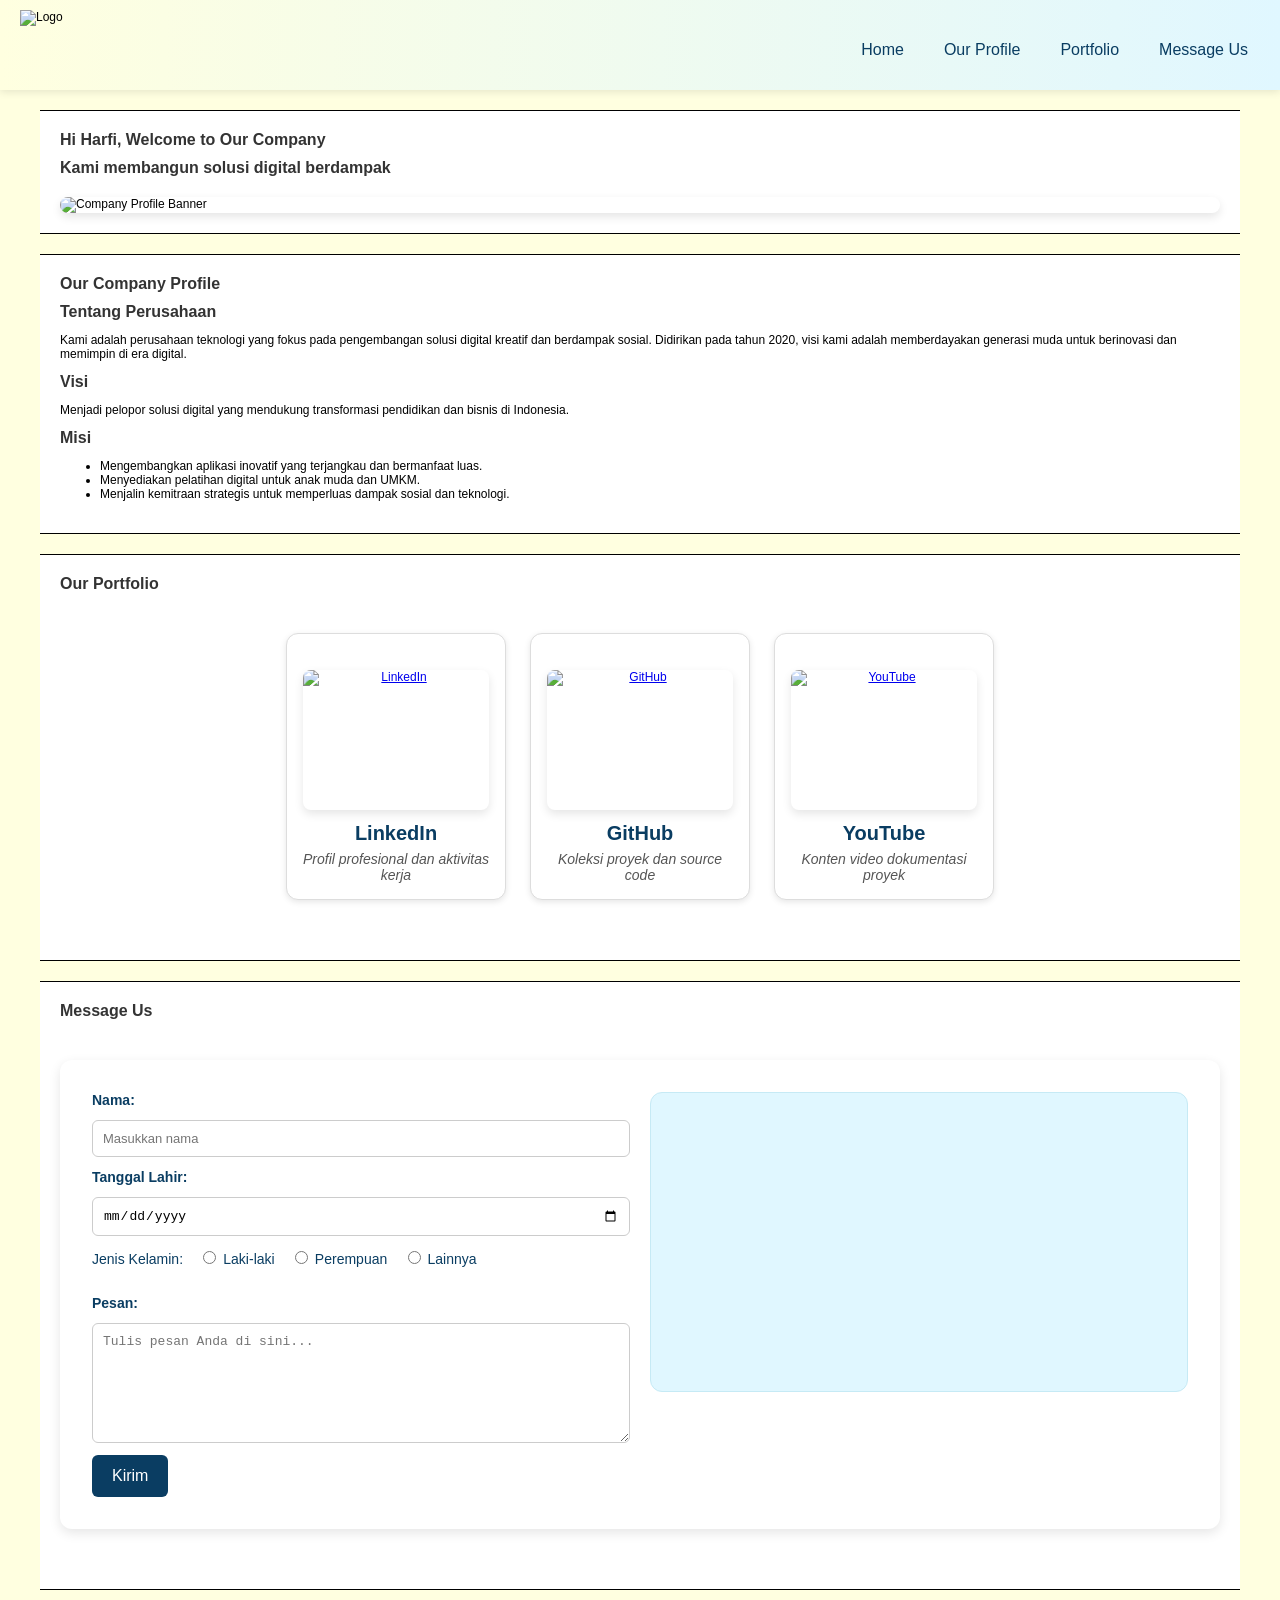
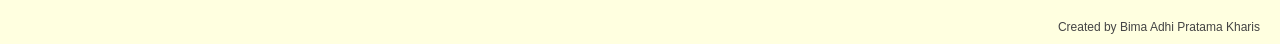
==== index.html @ abdbc6c8 "Add files via upload" ====
<!DOCTYPE html>
<html lang="id">
<head>
  <meta charset="utf-8" />
  <meta name="viewport" content="width=device-width, initial-scale=1.0, maximum-scale=1.0, user-scalable=no" />
  <title>Company Portfolio</title>
  <link rel="stylesheet" href="css/style.css" />
</head>
<body style="animation: fadePage 4s ease;">

  <nav>
    <img src="https://kartinisoft.com/wp-content/uploads/2018/12/cropped-kartinisoftlogo-1.png" height="70px" width="70px" alt="Logo" class="logo" />
    <ul>
      <li><a href="#home">Home</a></li>
      <li><a href="#profile">Our Profile</a></li>
      <li><a href="#portfolio">Portfolio</a></li>
      <li><a href="#messageForm">Message Us</a></li>
    </ul>
  </nav>

  <!-- HOME SECTION -->
  <section class="card card-zigzag" id="home">
    <h1 id="welcome-message1">Hi <span id="welcomeName">Harfi</span>, Welcome to Our Company</h1>
    <h4>Kami membangun solusi digital berdampak</h4>
    <img src="https://kartinisoft.com/wp-content/uploads/2018/12/cropped-kartinisoftlogo-1.png" alt="Company Profile Banner" />
  </section>

  <!-- OUR PROFILE -->
  <section class="card card-zigzag" id="profile">
    <h1>Our Company Profile</h1>
    <h2>Tentang Perusahaan</h2>
    <p>
      Kami adalah perusahaan teknologi yang fokus pada pengembangan solusi digital kreatif dan berdampak sosial.
      Didirikan pada tahun 2020, visi kami adalah memberdayakan generasi muda untuk berinovasi dan memimpin di era digital.
    </p>

    <h2>Visi</h2>
    <p>Menjadi pelopor solusi digital yang mendukung transformasi pendidikan dan bisnis di Indonesia.</p>

    <h2>Misi</h2>
    <ul>
      <li>Mengembangkan aplikasi inovatif yang terjangkau dan bermanfaat luas.</li>
      <li>Menyediakan pelatihan digital untuk anak muda dan UMKM.</li>
      <li>Menjalin kemitraan strategis untuk memperluas dampak sosial dan teknologi.</li>
    </ul>
  </section>

  <!-- PORTFOLIO -->
  <section class="card card-zigzag" id="portfolio">
    <h1>Our Portfolio</h1>
    <section class="headmasters-list">
      <div class="headmaster-card">
        <a href="https://www.linkedin.com/in/bima-adhi-pratama-kharis" target="_blank">
          <img src="https://cdn-icons-png.flaticon.com/512/174/174857.png" alt="LinkedIn" />
        </a>
        <h3>LinkedIn</h3>
        <p>Profil profesional dan aktivitas kerja</p>
      </div>
      <div class="headmaster-card">
        <a href="https://github.com/SecretDiscorder" target="_blank">
          <img src="https://cdn-icons-png.flaticon.com/512/25/25231.png" alt="GitHub" />
        </a>
        <h3>GitHub</h3>
        <p>Koleksi proyek dan source code</p>
      </div>
      <div class="headmaster-card">
        <a href="https://www.youtube.com/@secretdiscorder" target="_blank">
          <img src="https://cdn-icons-png.flaticon.com/512/1384/1384060.png" alt="YouTube" />
        </a>
        <h3>YouTube</h3>
        <p>Konten video dokumentasi proyek</p>
      </div>
    </section>
  </section>

  <!-- MESSAGE US -->
  <section class="card card-zigzag">
    <h1>Message Us</h1>
    <section class="message-section">
      <form id="messageForm" class="message-form" novalidate>
        <label for="name">Nama:</label>
        <input type="text" id="name" name="name" required placeholder="Masukkan nama" />

        <label for="dob">Tanggal Lahir:</label>
        <input type="date" id="dob" name="dob" required />

        <div class="gender-group">
          <label>Jenis Kelamin:</label>
          <label><input type="radio" name="gender" value="Laki-laki" required /> Laki-laki</label>
          <label><input type="radio" name="gender" value="Perempuan" /> Perempuan</label>
          <label><input type="radio" name="gender" value="Lainnya" /> Lainnya</label>
        </div>

        <label for="message">Pesan:</label>
        <textarea id="message" name="message" placeholder="Tulis pesan Anda di sini..." required></textarea>

        <button type="submit">Kirim</button>
      </form>

      <div id="infoBox" class="output-box"></div>
    </section>
  </section>

  <script src="./js/script.js"></script>

</body>
<footer>Created by Bima Adhi Pratama Kharis</footer>
</html>
---- css/style.css ----
/* GLOBAL STYLES */
body {
  background-color: #FFFFE0;
  margin: 0;
  font-family: Arial, sans-serif;
  overflow-x: hidden;
  font-size: 12px;
}

h1, h2, h3, h4 {
  font-size: 16px;
  margin: 0 0 10px 0;
  color: #333;
}

/* NAVIGATION */
nav {
  display: flex;
  align-items: center;
  justify-content: space-between;
  background: linear-gradient(to right, #FFFFE0, #e0f7ff);
  padding: 10px 20px;
  box-shadow: 0 2px 8px rgba(0, 0, 0, 0.1);
  flex-wrap: wrap;
}

nav .logo {
  width: 70px;
  height: 70px;
  object-fit: contain;
}

nav ul {
  display: flex;
  flex-wrap: wrap;
  list-style: none;
  gap: 16px;
  margin: 10px 0 0 0;
  padding: 0;
}

nav ul li a {
  text-decoration: none;
  color: #0a3d62;
  font-weight: 500;
  font-size: 16px;
  white-space: nowrap;
  padding: 8px 12px;
  border-radius: 6px;
  transition: background-color 0.3s ease;
  display: block;
}

nav ul li a:hover {
  background-color: rgba(255, 255, 255, 0.4);
}

/* CARD SECTIONS */
section.card {
  max-width: 1200px;
  margin: 20px auto;
  padding: 20px;
  background-color: #fff;
  border-top: 1px solid black;
  border-bottom: 1px solid black;
  box-sizing: border-box;
}

section.card img {
  width: 100%;
  height: auto;
  display: block;
  margin-top: 20px;
  border-radius: 8px;
  box-shadow: 0 4px 10px rgba(0, 0, 0, 0.1);
}

/* HEADMASTERS */
.headmasters-list {
  max-width: 1200px;
  margin: 40px auto;
  display: flex;
  flex-wrap: wrap;
  gap: 24px;
  justify-content: center;
}

.headmaster-card {
  background: white;
  border: 1px solid #ddd;
  border-radius: 12px;
  box-shadow: 0 2px 6px rgba(0, 0, 0, 0.1);
  width: 100%;
  max-width: 220px;
  padding: 16px;
  box-sizing: border-box;
  text-align: center;
  transition: box-shadow 0.3s ease;
}

.headmaster-card:hover {
  box-shadow: 0 6px 16px rgba(0, 0, 0, 0.2);
}

.headmaster-card img {
  width: 100%;
  height: auto;
  aspect-ratio: 4 / 3;
  object-fit: cover;
  border-radius: 8px;
  margin-bottom: 12px;
  box-shadow: 0 2px 6px rgba(0, 0, 0, 0.1);
  display: block;
}

.headmaster-card h3 {
  margin: 0 0 6px 0;
  color: #0a3d62;
  font-size: 20px;
}

.headmaster-card p {
  margin: 0;
  color: #555;
  font-size: 14px;
  font-style: italic;
}

/* MESSAGE SECTION */
.message-section {
  display: flex;
  flex-direction: row;      /* desktop horizontal */
  justify-content: space-between;
  align-items: flex-start;
  gap: 20px;
  max-width: 1200px;
  margin: 40px auto;
  padding: 32px;
  background: #fff;
  border-radius: 12px;
  box-shadow: 0 4px 12px rgba(0, 0, 0, 0.1);
  box-sizing: border-box;
}

.message-form,
.output-box {
  flex: 1 1 48%;
  width: 100%;
  max-width: none;
}

/* FORM STYLES */
.message-form {
  display: flex;
  flex-direction: column;
  gap: 12px;
}

.message-form label {
  font-size: 14px;
  font-weight: 600;
  color: #0a3d62;
}

.message-form input[type="text"],
.message-form input[type="date"],
.message-form textarea {
  font-size: 13px;
  padding: 10px;
  border-radius: 6px;
  border: 1px solid #ccc;
  width: 100%;
  box-sizing: border-box;
}

.message-form textarea {
  resize: vertical;
  min-height: 120px;
}

.gender-group {
  margin-bottom: 16px;
}

.gender-group label {
  font-weight: normal;
  margin-right: 12px;
}

/* BUTTON */
.message-form button {
  align-self: flex-start;
  background-color: #0a3d62;
  color: white;
  padding: 12px 20px;
  font-size: 16px;
  border-radius: 6px;
  border: none;
  cursor: pointer;
  transition: background-color 0.3s ease;
}

.message-form button:hover {
  background-color: #083053;
}

/* OUTPUT BOX */
.output-box {
  background-color: #e0f7ff;
  border: 1px solid #c6eaf5;
  padding: 20px;
  border-radius: 12px;
  font-family: monospace;
  font-size: 13px;
  color: #033e6b;
  min-height: 300px;
  white-space: pre-wrap;
  overflow-y: auto;
  box-sizing: border-box;
}

/* FOOTER */
footer {
  text-align: right;
  padding: 10px 20px;
  color: #444;
}

/* RESPONSIVE FOR MOBILE */
@media (max-width: 768px) {
  nav {
    flex-direction: column;
    align-items: flex-start;
  }

  nav ul {
    flex-direction: column;
    gap: 10px;
  }

  .message-section {
    flex-direction: column;  /* ubah jadi vertical */
    gap: 20px;
    padding: 20px;
  }

  .message-form,
  .output-box {
    max-width: 100%;
    width: 100%;
    flex: none;
  }
}
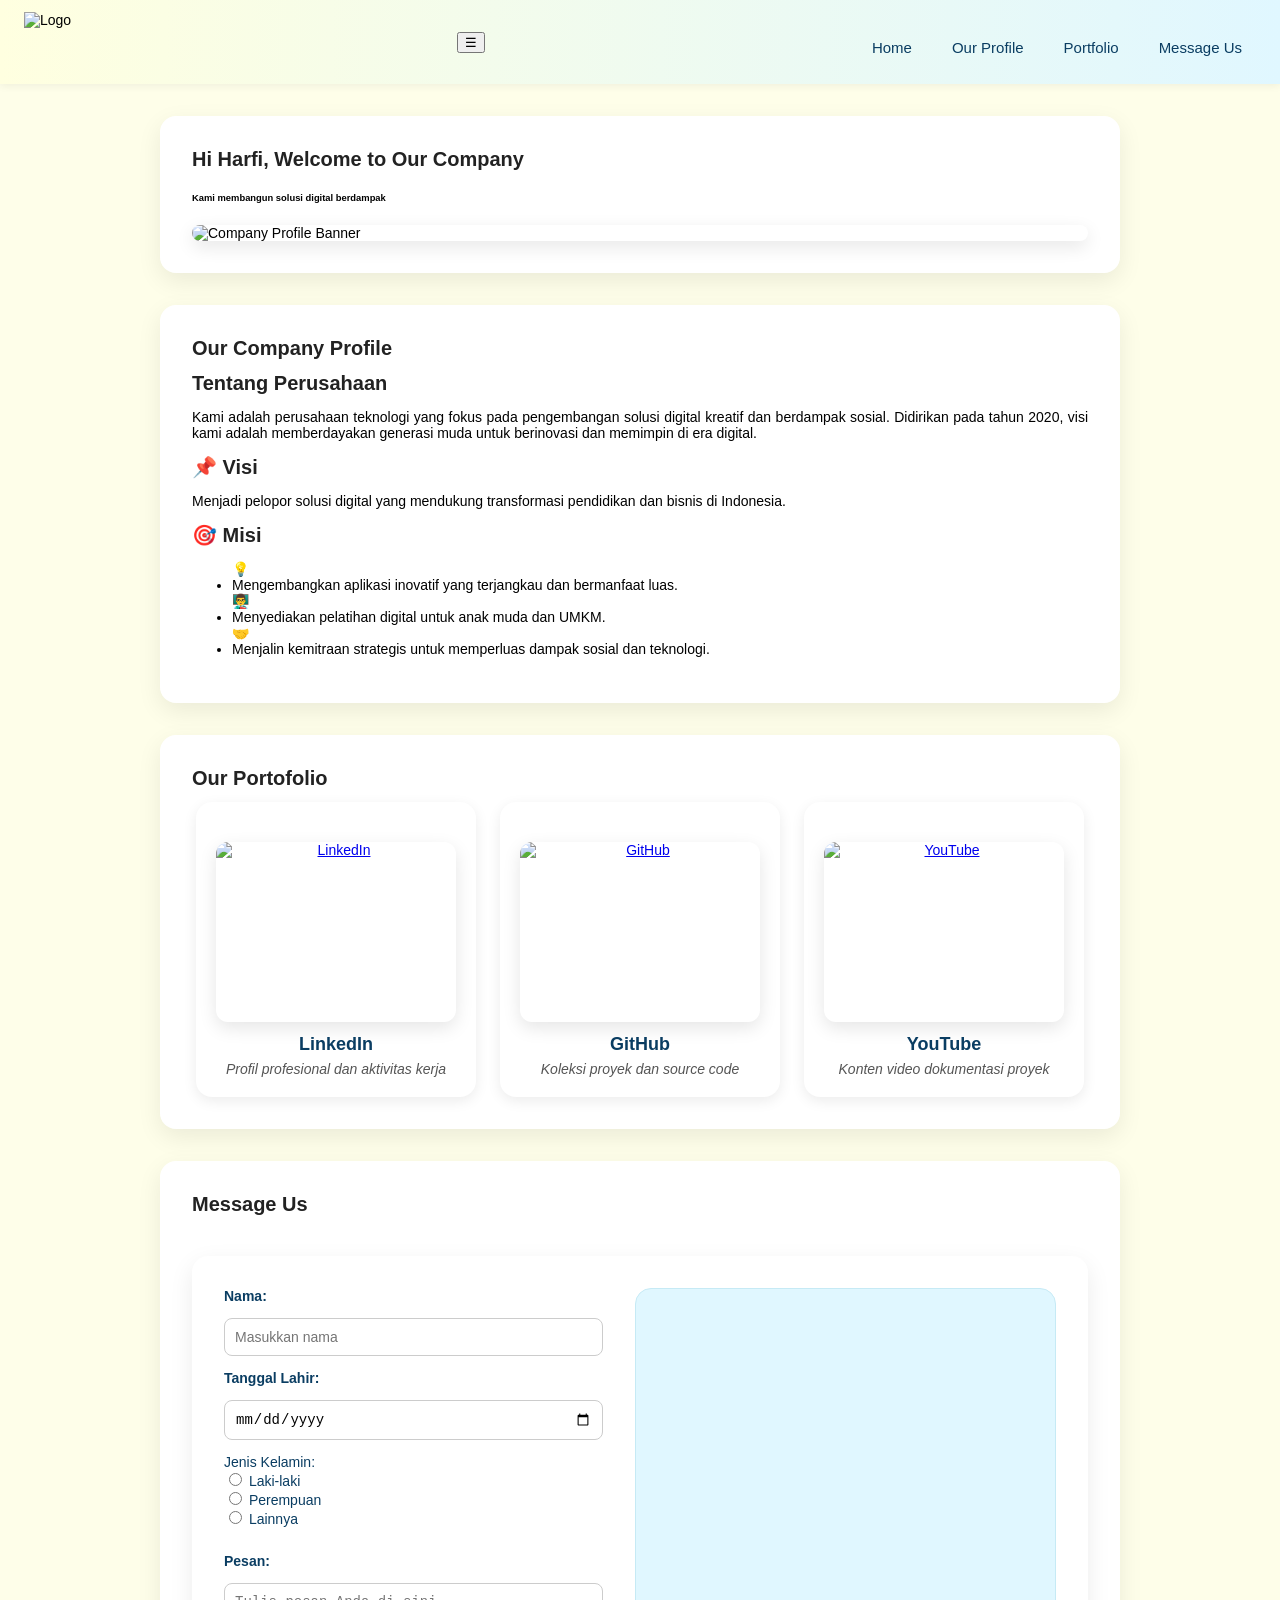
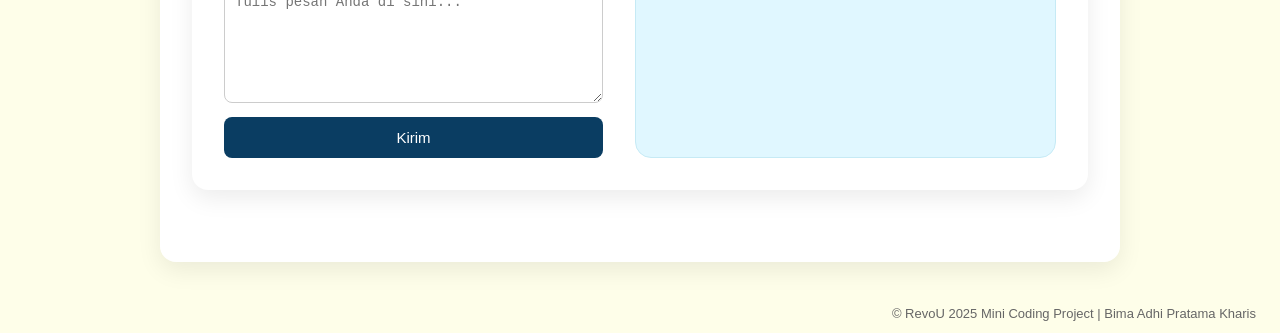
==== commit fad35025: "1" ====
--- a/index.html
+++ b/index.html
@@ -3,25 +3,30 @@
 <head>
   <meta charset="utf-8" />
   <meta name="viewport" content="width=device-width, initial-scale=1.0, maximum-scale=1.0, user-scalable=no" />
-  <title>Company Portfolio</title>
+  <title>My Website - Company Portfolio</title>
   <link rel="stylesheet" href="css/style.css" />
+  <link rel="icon" type="image/png" href="https://kartinisoft.com/wp-content/uploads/2018/12/cropped-kartinisoftlogo-1.png" />
 </head>
 <body style="animation: fadePage 4s ease;">
 
-  <nav>
-    <img src="https://kartinisoft.com/wp-content/uploads/2018/12/cropped-kartinisoftlogo-1.png" height="70px" width="70px" alt="Logo" class="logo" />
-    <ul>
-      <li><a href="#home">Home</a></li>
-      <li><a href="#profile">Our Profile</a></li>
-      <li><a href="#portfolio">Portfolio</a></li>
-      <li><a href="#messageForm">Message Us</a></li>
-    </ul>
-  </nav>
+<nav id="mainNav">
+  <img src="https://kartinisoft.com/wp-content/uploads/2018/12/cropped-kartinisoftlogo-1.png" height="70px" width="70px" alt="Logo" class="logo" />
+  <button class="hamburger nav-toggle" id="hamburgerBtn">☰</button>
+
+
+  <ul id="nav-links">
+    <li><a href="#home">Home</a></li>
+    <li><a href="#profile">Our Profile</a></li>
+    <li><a href="#portfolio">Portfolio</a></li>
+    <li><a href="#messageForm">Message Us</a></li>
+  </ul>
+</nav>
+
 
   <!-- HOME SECTION -->
   <section class="card card-zigzag" id="home">
     <h1 id="welcome-message1">Hi <span id="welcomeName">Harfi</span>, Welcome to Our Company</h1>
-    <h4>Kami membangun solusi digital berdampak</h4>
+    <h6>Kami membangun solusi digital berdampak</h4>
     <img src="https://kartinisoft.com/wp-content/uploads/2018/12/cropped-kartinisoftlogo-1.png" alt="Company Profile Banner" />
   </section>
 
@@ -34,20 +39,22 @@
       Didirikan pada tahun 2020, visi kami adalah memberdayakan generasi muda untuk berinovasi dan memimpin di era digital.
     </p>
 
-    <h2>Visi</h2>
-    <p>Menjadi pelopor solusi digital yang mendukung transformasi pendidikan dan bisnis di Indonesia.</p>
+<h2>📌 Visi</h2>
+<p class="highlight-text">Menjadi pelopor solusi digital yang mendukung transformasi pendidikan dan bisnis di Indonesia.</p>
 
-    <h2>Misi</h2>
-    <ul>
-      <li>Mengembangkan aplikasi inovatif yang terjangkau dan bermanfaat luas.</li>
-      <li>Menyediakan pelatihan digital untuk anak muda dan UMKM.</li>
-      <li>Menjalin kemitraan strategis untuk memperluas dampak sosial dan teknologi.</li>
+<h2>🎯 Misi</h2>
+<ul class="mission-list">
+  <span>💡</span><li> Mengembangkan aplikasi inovatif yang terjangkau dan bermanfaat luas.</li>
+  <span>👨‍🏫</span><li>Menyediakan pelatihan digital untuk anak muda dan UMKM.</li>
+  <span>🤝</span><li>Menjalin kemitraan strategis untuk memperluas dampak sosial dan teknologi.</li>
+</ul>
+
     </ul>
   </section>
 
   <!-- PORTFOLIO -->
   <section class="card card-zigzag" id="portfolio">
-    <h1>Our Portfolio</h1>
+    <h1>Our Portofolio</h1>
     <section class="headmasters-list">
       <div class="headmaster-card">
         <a href="https://www.linkedin.com/in/bima-adhi-pratama-kharis" target="_blank">
@@ -85,9 +92,9 @@
         <input type="date" id="dob" name="dob" required />
 
         <div class="gender-group">
-          <label>Jenis Kelamin:</label>
-          <label><input type="radio" name="gender" value="Laki-laki" required /> Laki-laki</label>
-          <label><input type="radio" name="gender" value="Perempuan" /> Perempuan</label>
+          <label>Jenis Kelamin:</label> <br>
+          <label><input type="radio" name="gender" value="Laki-laki" required /> Laki-laki</label> <br>
+          <label><input type="radio" name="gender" value="Perempuan" /> Perempuan</label> <br>
           <label><input type="radio" name="gender" value="Lainnya" /> Lainnya</label>
         </div>
 
@@ -104,5 +111,8 @@
   <script src="./js/script.js"></script>
 
 </body>
-<footer>Created by Bima Adhi Pratama Kharis</footer>
+<footer>
+  © RevoU 2025 Mini Coding Project | Bima Adhi Pratama Kharis
+</footer>
+
 </html>
--- a/css/style.css
+++ b/css/style.css
@@ -1,32 +1,109 @@
-/* GLOBAL STYLES */
+@keyframes slideFromRight {
+  from {
+    opacity: 0;
+    transform: translateX(80px);
+  }
+  to {
+    opacity: 1;
+    transform: translateX(0);
+  }
+}
+
+@keyframes slideFromLeft {
+  from {
+    opacity: 0;
+    transform: translateX(-80px);
+  }
+  to {
+    opacity: 1;
+    transform: translateX(0);
+  }
+}
+
+section.card {
+  opacity: 0;
+  animation-fill-mode: forwards;
+}
+
+.card-zigzag:nth-of-type(odd) {
+  animation: slideFromRight 1s ease forwards;
+}
+
+.card-zigzag:nth-of-type(even) {
+  animation: slideFromLeft 1s ease forwards;
+}
+
+@keyframes fadePage {
+  from {
+    opacity: 0;
+  }
+  to {
+    opacity: 1;
+  }
+}
+
+@keyframes slideIn {
+  from {
+    opacity: 0;
+    transform: translateX(100px);
+  }
+  to {
+    opacity: 1;
+    transform: translateX(0);
+  }
+}
+
+section.card {
+  animation: slideIn 1s ease forwards;
+  opacity: 0;
+  animation-delay: 0.5s;
+}
+
+h1 {
+  font-size: 24px;
+  color: #0a3d62;
+  font-weight: 700;
+}
+
+h2 {
+  font-size: 20px;
+  color: #3c6382;
+  font-weight: 600;
+  margin-top: 20px;
+}
+
+#profile p,
+#profile ul {
+  text-align: justify;
+}
+
 body {
-  background-color: #FFFFE0;
+  background-color: #fefee9;
   margin: 0;
-  font-family: Arial, sans-serif;
+  font-family: "Segoe UI", sans-serif;
   overflow-x: hidden;
-  font-size: 12px;
+  font-size: 14px;
 }
 
 h1, h2, h3, h4 {
-  font-size: 16px;
-  margin: 0 0 10px 0;
-  color: #333;
-}
-
-/* NAVIGATION */
+  font-size: 20px;
+  margin: 0 0 12px 0;
+  color: #222;
+}
+
 nav {
   display: flex;
   align-items: center;
   justify-content: space-between;
-  background: linear-gradient(to right, #FFFFE0, #e0f7ff);
-  padding: 10px 20px;
-  box-shadow: 0 2px 8px rgba(0, 0, 0, 0.1);
+  background: linear-gradient(to right, #ffffe0, #e0f7ff);
+  padding: 12px 24px;
+  box-shadow: 0 2px 8px rgba(0, 0, 0, 0.06);
   flex-wrap: wrap;
 }
 
 nav .logo {
-  width: 70px;
-  height: 70px;
+  width: 60px;
+  height: 60px;
   object-fit: contain;
 }
 
@@ -34,7 +111,7 @@
   display: flex;
   flex-wrap: wrap;
   list-style: none;
-  gap: 16px;
+  gap: 12px;
   margin: 10px 0 0 0;
   padding: 0;
 }
@@ -43,27 +120,32 @@
   text-decoration: none;
   color: #0a3d62;
   font-weight: 500;
-  font-size: 16px;
+  font-size: 15px;
   white-space: nowrap;
-  padding: 8px 12px;
-  border-radius: 6px;
+  padding: 8px 14px;
+  border-radius: 8px;
   transition: background-color 0.3s ease;
   display: block;
 }
 
 nav ul li a:hover {
-  background-color: rgba(255, 255, 255, 0.4);
-}
-
-/* CARD SECTIONS */
+  background-color: rgba(0, 0, 0, 0.05);
+}
+
 section.card {
-  max-width: 1200px;
-  margin: 20px auto;
-  padding: 20px;
-  background-color: #fff;
-  border-top: 1px solid black;
-  border-bottom: 1px solid black;
+  background: #fff;
+  border-radius: 16px;
+  max-width: 960px;
+  margin: 32px auto;
+  padding: 32px;
+  box-shadow: 0 8px 24px rgba(0, 0, 0, 0.08);
   box-sizing: border-box;
+  transition: 0.3s ease;
+}
+
+section.card:hover {
+  transform: translateY(-4px);
+  box-shadow: 0 12px 32px rgba(0, 0, 0, 0.12);
 }
 
 section.card img {
@@ -71,14 +153,11 @@
   height: auto;
   display: block;
   margin-top: 20px;
-  border-radius: 8px;
-  box-shadow: 0 4px 10px rgba(0, 0, 0, 0.1);
-}
-
-/* HEADMASTERS */
+  border-radius: 12px;
+  box-shadow: 0 6px 18px rgba(0, 0, 0, 0.1);
+}
+
 .headmasters-list {
-  max-width: 1200px;
-  margin: 40px auto;
   display: flex;
   flex-wrap: wrap;
   gap: 24px;
@@ -86,74 +165,64 @@
 }
 
 .headmaster-card {
-  background: white;
-  border: 1px solid #ddd;
-  border-radius: 12px;
-  box-shadow: 0 2px 6px rgba(0, 0, 0, 0.1);
+  background: #fff;
+  border-radius: 16px;
+  padding: 20px;
+  max-width: 240px;
   width: 100%;
-  max-width: 220px;
-  padding: 16px;
-  box-sizing: border-box;
+  box-shadow: 0 4px 14px rgba(0, 0, 0, 0.08);
   text-align: center;
   transition: box-shadow 0.3s ease;
 }
 
 .headmaster-card:hover {
-  box-shadow: 0 6px 16px rgba(0, 0, 0, 0.2);
+  box-shadow: 0 8px 24px rgba(0, 0, 0, 0.15);
 }
 
 .headmaster-card img {
   width: 100%;
-  height: auto;
-  aspect-ratio: 4 / 3;
+  aspect-ratio: 4/3;
   object-fit: cover;
-  border-radius: 8px;
+  border-radius: 12px;
   margin-bottom: 12px;
-  box-shadow: 0 2px 6px rgba(0, 0, 0, 0.1);
-  display: block;
 }
 
 .headmaster-card h3 {
-  margin: 0 0 6px 0;
+  font-size: 18px;
   color: #0a3d62;
-  font-size: 20px;
+  margin: 0 0 6px;
 }
 
 .headmaster-card p {
+  font-size: 14px;
+  color: #555;
+  font-style: italic;
   margin: 0;
-  color: #555;
-  font-size: 14px;
-  font-style: italic;
-}
-
-/* MESSAGE SECTION */
+}
+
 .message-section {
   display: flex;
-  flex-direction: row;      /* desktop horizontal */
+  flex-direction: row;
+  gap: 32px;
   justify-content: space-between;
-  align-items: flex-start;
-  gap: 20px;
-  max-width: 1200px;
+  max-width: 960px;
   margin: 40px auto;
   padding: 32px;
   background: #fff;
-  border-radius: 12px;
-  box-shadow: 0 4px 12px rgba(0, 0, 0, 0.1);
+  border-radius: 16px;
+  box-shadow: 0 8px 24px rgba(0, 0, 0, 0.08);
   box-sizing: border-box;
 }
 
 .message-form,
 .output-box {
-  flex: 1 1 48%;
-  width: 100%;
-  max-width: none;
-}
-
-/* FORM STYLES */
+  flex: 1;
+}
+
 .message-form {
   display: flex;
   flex-direction: column;
-  gap: 12px;
+  gap: 14px;
 }
 
 .message-form label {
@@ -165,68 +234,64 @@
 .message-form input[type="text"],
 .message-form input[type="date"],
 .message-form textarea {
-  font-size: 13px;
+  font-size: 14px;
   padding: 10px;
-  border-radius: 6px;
+  border-radius: 8px;
   border: 1px solid #ccc;
   width: 100%;
   box-sizing: border-box;
 }
 
 .message-form textarea {
+  min-height: 120px;
   resize: vertical;
-  min-height: 120px;
 }
 
 .gender-group {
-  margin-bottom: 16px;
+  margin-bottom: 12px;
 }
 
 .gender-group label {
-  font-weight: normal;
+  font-weight: 400;
   margin-right: 12px;
 }
 
-/* BUTTON */
 .message-form button {
-  align-self: flex-start;
   background-color: #0a3d62;
-  color: white;
+  color: #fff;
   padding: 12px 20px;
-  font-size: 16px;
-  border-radius: 6px;
+  font-size: 15px;
   border: none;
+  border-radius: 8px;
   cursor: pointer;
   transition: background-color 0.3s ease;
 }
 
 .message-form button:hover {
-  background-color: #083053;
-}
-
-/* OUTPUT BOX */
+  background-color: #073257;
+}
+
 .output-box {
-  background-color: #e0f7ff;
-  border: 1px solid #c6eaf5;
+  background: #e0f7ff;
   padding: 20px;
-  border-radius: 12px;
+  border-radius: 16px;
   font-family: monospace;
   font-size: 13px;
-  color: #033e6b;
   min-height: 300px;
   white-space: pre-wrap;
+  color: #033e6b;
+  border: 1px solid #c6eaf5;
   overflow-y: auto;
   box-sizing: border-box;
 }
 
-/* FOOTER */
 footer {
   text-align: right;
-  padding: 10px 20px;
-  color: #444;
-}
-
-/* RESPONSIVE FOR MOBILE */
+  padding: 12px 24px;
+  color: #666;
+  font-size: 13px;
+}
+
 @media (max-width: 768px) {
   nav {
     flex-direction: column;
@@ -235,19 +300,22 @@
 
   nav ul {
     flex-direction: column;
-    gap: 10px;
+    width: 100%;
   }
 
   .message-section {
-    flex-direction: column;  /* ubah jadi vertical */
-    gap: 20px;
-    padding: 20px;
+    flex-direction: column;
+    padding: 24px;
   }
 
   .message-form,
   .output-box {
     max-width: 100%;
     width: 100%;
-    flex: none;
-  }
-}
+  }
+
+  section.card {
+    margin: 16px 16px;
+    padding: 24px;
+  }
+}
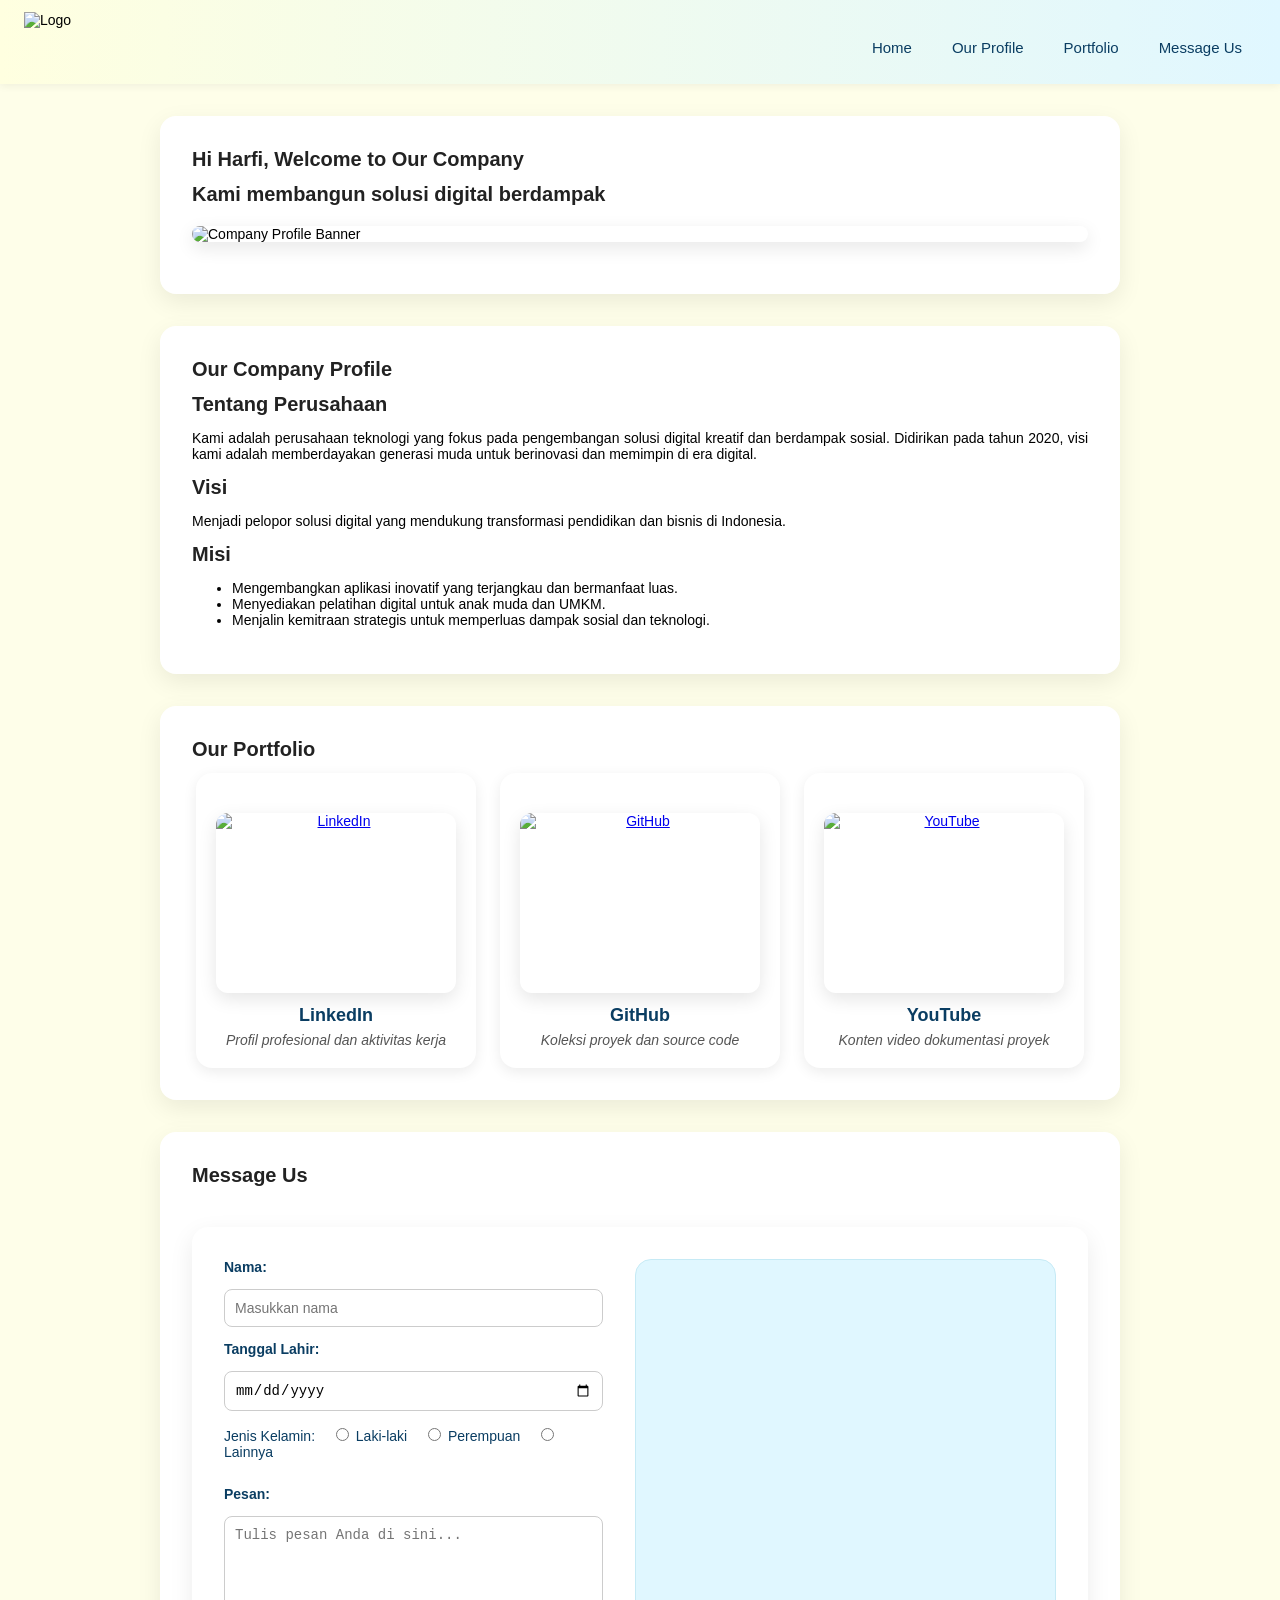
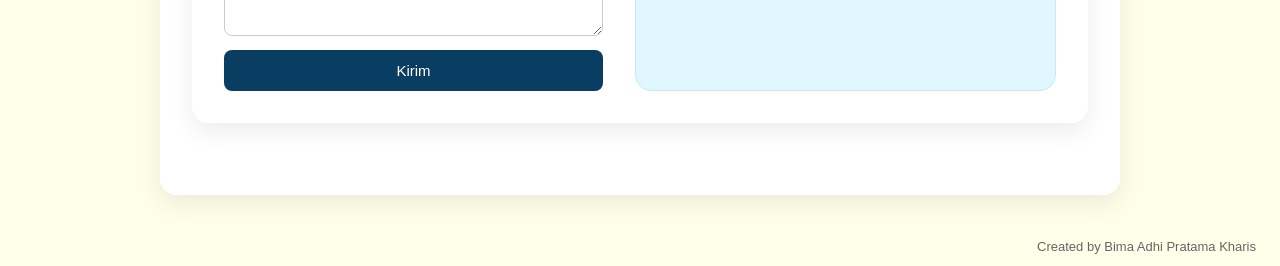
==== commit 415cef2e: "Add files via upload" ====
--- a/index.html
+++ b/index.html
@@ -3,31 +3,26 @@
 <head>
   <meta charset="utf-8" />
   <meta name="viewport" content="width=device-width, initial-scale=1.0, maximum-scale=1.0, user-scalable=no" />
-  <title>My Website - Company Portfolio</title>
+  <title>Company Portfolio</title>
   <link rel="stylesheet" href="css/style.css" />
-  <link rel="icon" type="image/png" href="https://kartinisoft.com/wp-content/uploads/2018/12/cropped-kartinisoftlogo-1.png" />
 </head>
 <body style="animation: fadePage 4s ease;">
 
-<nav id="mainNav">
-  <img src="https://kartinisoft.com/wp-content/uploads/2018/12/cropped-kartinisoftlogo-1.png" height="70px" width="70px" alt="Logo" class="logo" />
-  <button class="hamburger nav-toggle" id="hamburgerBtn">☰</button>
-
-
-  <ul id="nav-links">
-    <li><a href="#home">Home</a></li>
-    <li><a href="#profile">Our Profile</a></li>
-    <li><a href="#portfolio">Portfolio</a></li>
-    <li><a href="#messageForm">Message Us</a></li>
-  </ul>
-</nav>
-
+  <nav>
+    <img src="https://kartinisoft.com/wp-content/uploads/2018/12/cropped-kartinisoftlogo-1.png" height="70px" width="70px" alt="Logo" class="logo" />
+    <ul>
+      <li><a href="#home">Home</a></li>
+      <li><a href="#profile">Our Profile</a></li>
+      <li><a href="#portfolio">Portfolio</a></li>
+      <li><a href="#messageForm">Message Us</a></li>
+    </ul>
+  </nav>
 
   <!-- HOME SECTION -->
   <section class="card card-zigzag" id="home">
     <h1 id="welcome-message1">Hi <span id="welcomeName">Harfi</span>, Welcome to Our Company</h1>
-    <h6>Kami membangun solusi digital berdampak</h4>
-    <img src="https://kartinisoft.com/wp-content/uploads/2018/12/cropped-kartinisoftlogo-1.png" alt="Company Profile Banner" />
+    <h4>Kami membangun solusi digital berdampak</h4>
+    <img src="https://kartinisoft.com/wp-content/uploads/2018/12/cropped-kartinisoftlogo-1.png" alt="Company Profile Banner" class="banner-image full-banner" />
   </section>
 
   <!-- OUR PROFILE -->
@@ -39,22 +34,20 @@
       Didirikan pada tahun 2020, visi kami adalah memberdayakan generasi muda untuk berinovasi dan memimpin di era digital.
     </p>
 
-<h2>📌 Visi</h2>
-<p class="highlight-text">Menjadi pelopor solusi digital yang mendukung transformasi pendidikan dan bisnis di Indonesia.</p>
+    <h2>Visi</h2>
+    <p>Menjadi pelopor solusi digital yang mendukung transformasi pendidikan dan bisnis di Indonesia.</p>
 
-<h2>🎯 Misi</h2>
-<ul class="mission-list">
-  <span>💡</span><li> Mengembangkan aplikasi inovatif yang terjangkau dan bermanfaat luas.</li>
-  <span>👨‍🏫</span><li>Menyediakan pelatihan digital untuk anak muda dan UMKM.</li>
-  <span>🤝</span><li>Menjalin kemitraan strategis untuk memperluas dampak sosial dan teknologi.</li>
-</ul>
-
+    <h2>Misi</h2>
+    <ul>
+      <li>Mengembangkan aplikasi inovatif yang terjangkau dan bermanfaat luas.</li>
+      <li>Menyediakan pelatihan digital untuk anak muda dan UMKM.</li>
+      <li>Menjalin kemitraan strategis untuk memperluas dampak sosial dan teknologi.</li>
     </ul>
   </section>
 
   <!-- PORTFOLIO -->
   <section class="card card-zigzag" id="portfolio">
-    <h1>Our Portofolio</h1>
+    <h1>Our Portfolio</h1>
     <section class="headmasters-list">
       <div class="headmaster-card">
         <a href="https://www.linkedin.com/in/bima-adhi-pratama-kharis" target="_blank">
@@ -92,9 +85,9 @@
         <input type="date" id="dob" name="dob" required />
 
         <div class="gender-group">
-          <label>Jenis Kelamin:</label> <br>
-          <label><input type="radio" name="gender" value="Laki-laki" required /> Laki-laki</label> <br>
-          <label><input type="radio" name="gender" value="Perempuan" /> Perempuan</label> <br>
+          <label>Jenis Kelamin:</label>
+          <label><input type="radio" name="gender" value="Laki-laki" required /> Laki-laki</label>
+          <label><input type="radio" name="gender" value="Perempuan" /> Perempuan</label>
           <label><input type="radio" name="gender" value="Lainnya" /> Lainnya</label>
         </div>
 
@@ -111,8 +104,5 @@
   <script src="./js/script.js"></script>
 
 </body>
-<footer>
-  © RevoU 2025 Mini Coding Project | Bima Adhi Pratama Kharis
-</footer>
-
+<footer>Created by Bima Adhi Pratama Kharis</footer>
 </html>
--- a/css/style.css
+++ b/css/style.css
@@ -319,3 +319,11 @@
     padding: 24px;
   }
 }
+
+.banner-image.full-banner {
+  width: 100%;
+  max-height: 300px;
+  object-fit: contain; /* atau: cover, jika ingin potong pinggir */
+  margin: 20px 0;
+  display: block;
+}
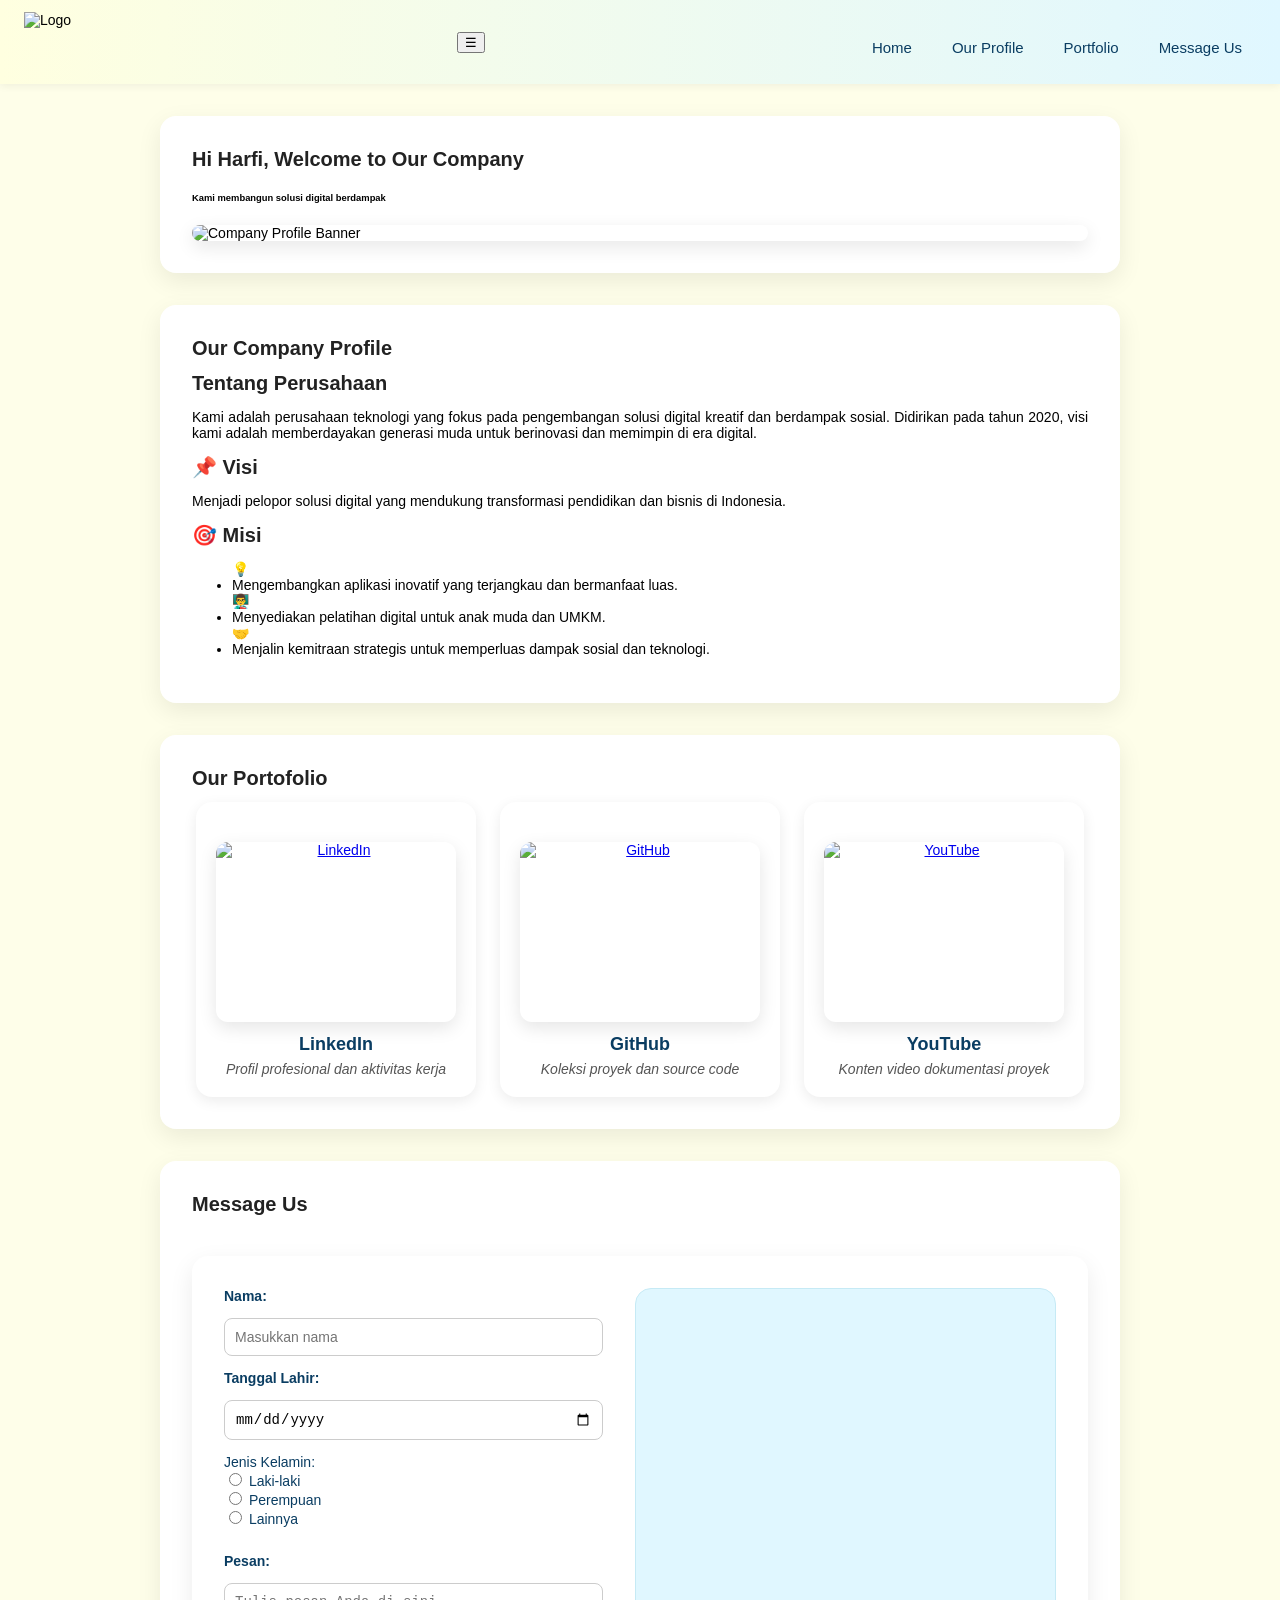
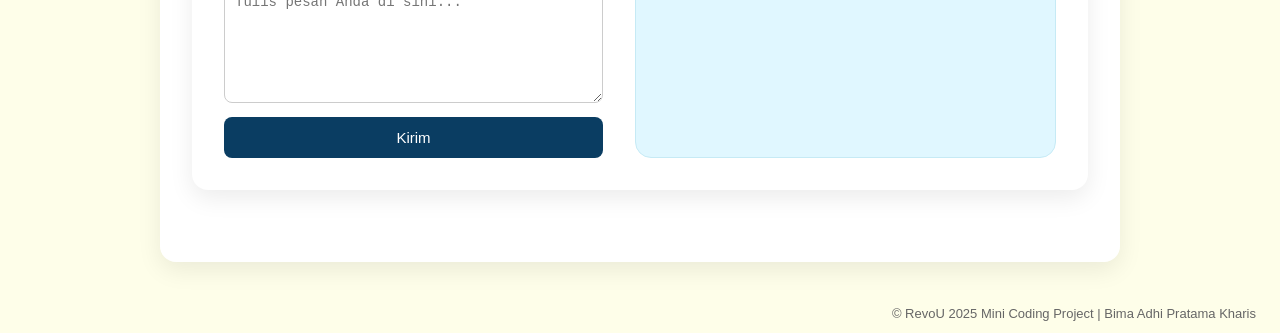
==== commit 11fa0c89: "Update index.html" ====
--- a/index.html
+++ b/index.html
@@ -2,27 +2,32 @@
 <html lang="id">
 <head>
   <meta charset="utf-8" />
-  <meta name="viewport" content="width=device-width, initial-scale=1.0, maximum-scale=1.0, user-scalable=no" />
-  <title>Company Portfolio</title>
+  <meta name="viewport" content="width=device-width, initial-scale=1.0" />
+  <title>My Website - Company Portfolio</title>
   <link rel="stylesheet" href="css/style.css" />
+  <link rel="icon" type="image/png" href="https://kartinisoft.com/wp-content/uploads/2018/12/cropped-kartinisoftlogo-1.png" />
 </head>
 <body style="animation: fadePage 4s ease;">
 
-  <nav>
-    <img src="https://kartinisoft.com/wp-content/uploads/2018/12/cropped-kartinisoftlogo-1.png" height="70px" width="70px" alt="Logo" class="logo" />
-    <ul>
-      <li><a href="#home">Home</a></li>
-      <li><a href="#profile">Our Profile</a></li>
-      <li><a href="#portfolio">Portfolio</a></li>
-      <li><a href="#messageForm">Message Us</a></li>
-    </ul>
-  </nav>
+<nav id="mainNav">
+  <img src="https://kartinisoft.com/wp-content/uploads/2018/12/cropped-kartinisoftlogo-1.png" height="70px" width="70px" alt="Logo" class="logo" />
+  <button class="hamburger nav-toggle" id="hamburgerBtn">☰</button>
+
+
+  <ul id="nav-links">
+    <li><a href="#home">Home</a></li>
+    <li><a href="#profile">Our Profile</a></li>
+    <li><a href="#portfolio">Portfolio</a></li>
+    <li><a href="#messageForm">Message Us</a></li>
+  </ul>
+</nav>
+
 
   <!-- HOME SECTION -->
   <section class="card card-zigzag" id="home">
     <h1 id="welcome-message1">Hi <span id="welcomeName">Harfi</span>, Welcome to Our Company</h1>
-    <h4>Kami membangun solusi digital berdampak</h4>
-    <img src="https://kartinisoft.com/wp-content/uploads/2018/12/cropped-kartinisoftlogo-1.png" alt="Company Profile Banner" class="banner-image full-banner" />
+    <h6>Kami membangun solusi digital berdampak</h4>
+    <img src="https://kartinisoft.com/wp-content/uploads/2018/12/cropped-kartinisoftlogo-1.png" alt="Company Profile Banner" />
   </section>
 
   <!-- OUR PROFILE -->
@@ -34,20 +39,22 @@
       Didirikan pada tahun 2020, visi kami adalah memberdayakan generasi muda untuk berinovasi dan memimpin di era digital.
     </p>
 
-    <h2>Visi</h2>
-    <p>Menjadi pelopor solusi digital yang mendukung transformasi pendidikan dan bisnis di Indonesia.</p>
+<h2>📌 Visi</h2>
+<p class="highlight-text">Menjadi pelopor solusi digital yang mendukung transformasi pendidikan dan bisnis di Indonesia.</p>
 
-    <h2>Misi</h2>
-    <ul>
-      <li>Mengembangkan aplikasi inovatif yang terjangkau dan bermanfaat luas.</li>
-      <li>Menyediakan pelatihan digital untuk anak muda dan UMKM.</li>
-      <li>Menjalin kemitraan strategis untuk memperluas dampak sosial dan teknologi.</li>
+<h2>🎯 Misi</h2>
+<ul class="mission-list">
+  <span>💡</span><li> Mengembangkan aplikasi inovatif yang terjangkau dan bermanfaat luas.</li>
+  <span>👨‍🏫</span><li>Menyediakan pelatihan digital untuk anak muda dan UMKM.</li>
+  <span>🤝</span><li>Menjalin kemitraan strategis untuk memperluas dampak sosial dan teknologi.</li>
+</ul>
+
     </ul>
   </section>
 
   <!-- PORTFOLIO -->
   <section class="card card-zigzag" id="portfolio">
-    <h1>Our Portfolio</h1>
+    <h1>Our Portofolio</h1>
     <section class="headmasters-list">
       <div class="headmaster-card">
         <a href="https://www.linkedin.com/in/bima-adhi-pratama-kharis" target="_blank">
@@ -85,9 +92,9 @@
         <input type="date" id="dob" name="dob" required />
 
         <div class="gender-group">
-          <label>Jenis Kelamin:</label>
-          <label><input type="radio" name="gender" value="Laki-laki" required /> Laki-laki</label>
-          <label><input type="radio" name="gender" value="Perempuan" /> Perempuan</label>
+          <label>Jenis Kelamin:</label> <br>
+          <label><input type="radio" name="gender" value="Laki-laki" required /> Laki-laki</label> <br>
+          <label><input type="radio" name="gender" value="Perempuan" /> Perempuan</label> <br>
           <label><input type="radio" name="gender" value="Lainnya" /> Lainnya</label>
         </div>
 
@@ -104,5 +111,8 @@
   <script src="./js/script.js"></script>
 
 </body>
-<footer>Created by Bima Adhi Pratama Kharis</footer>
+<footer>
+  © RevoU 2025 Mini Coding Project | Bima Adhi Pratama Kharis
+</footer>
+
 </html>
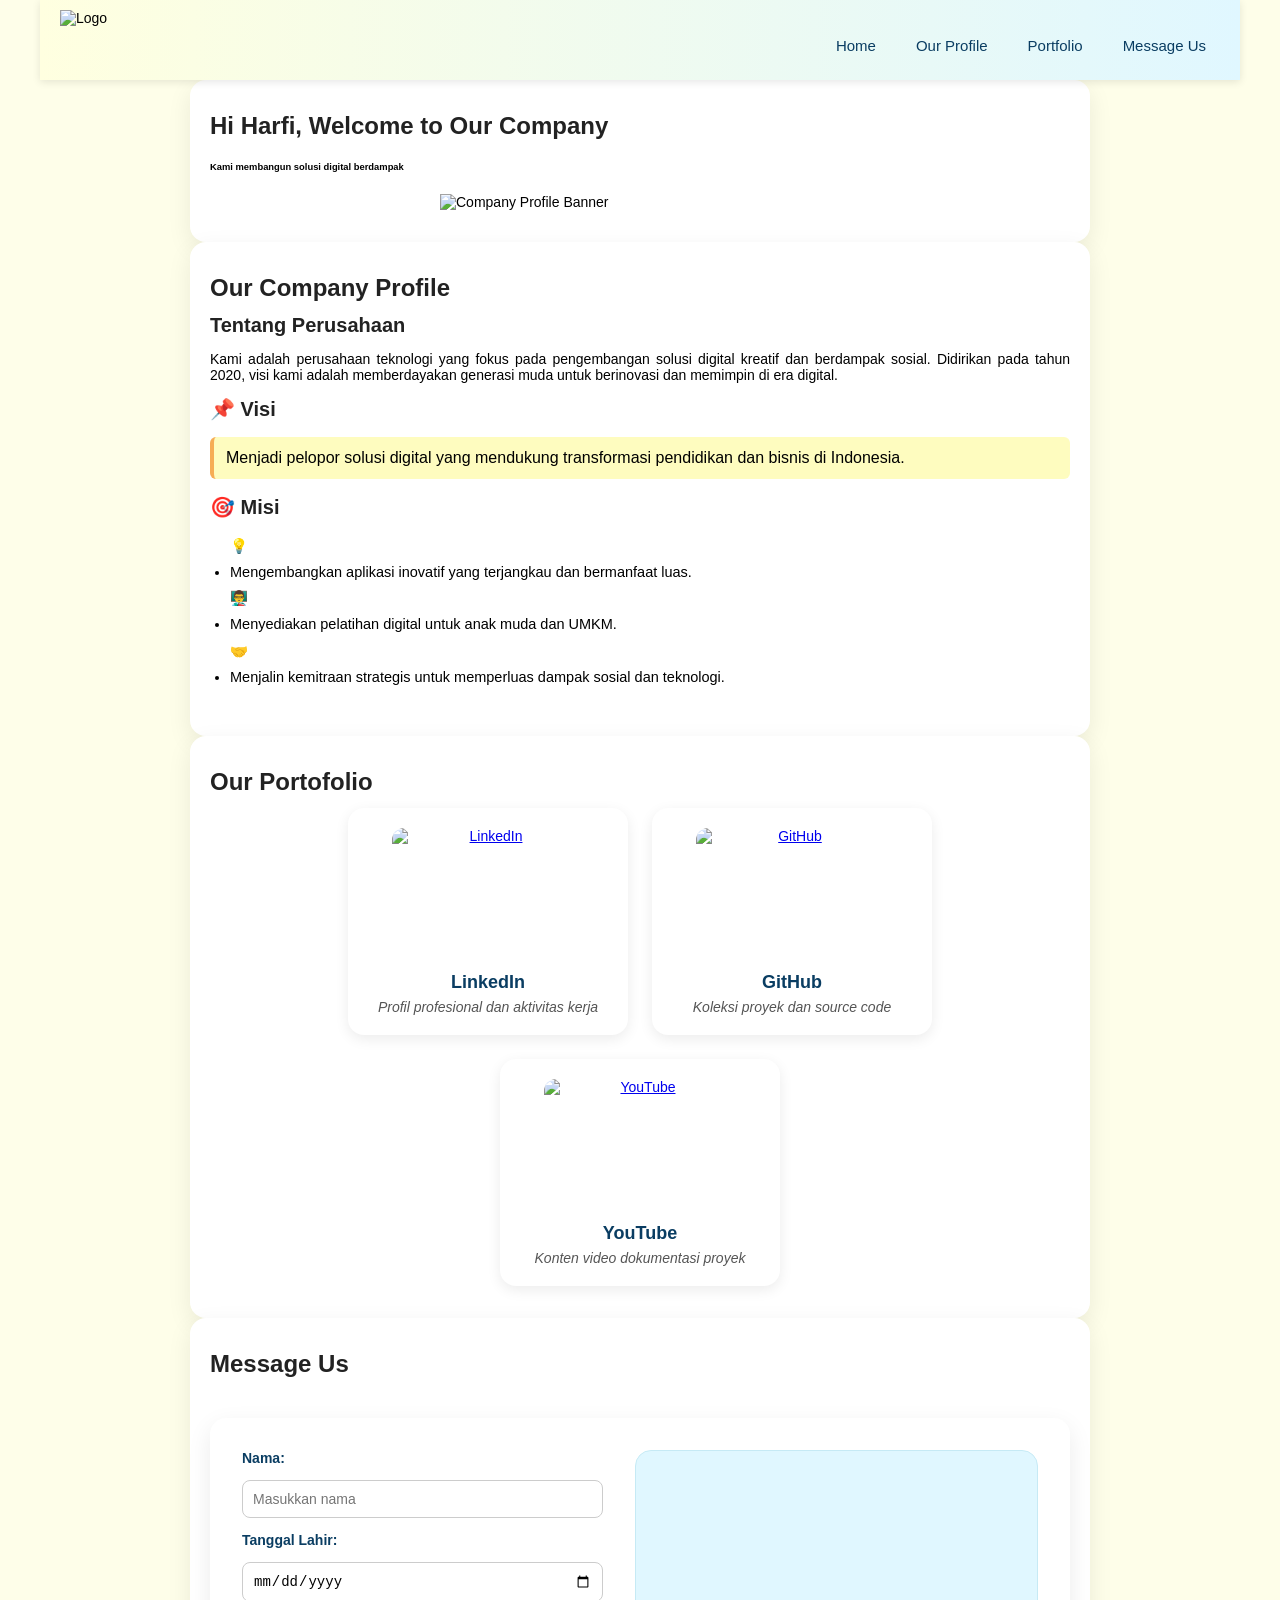
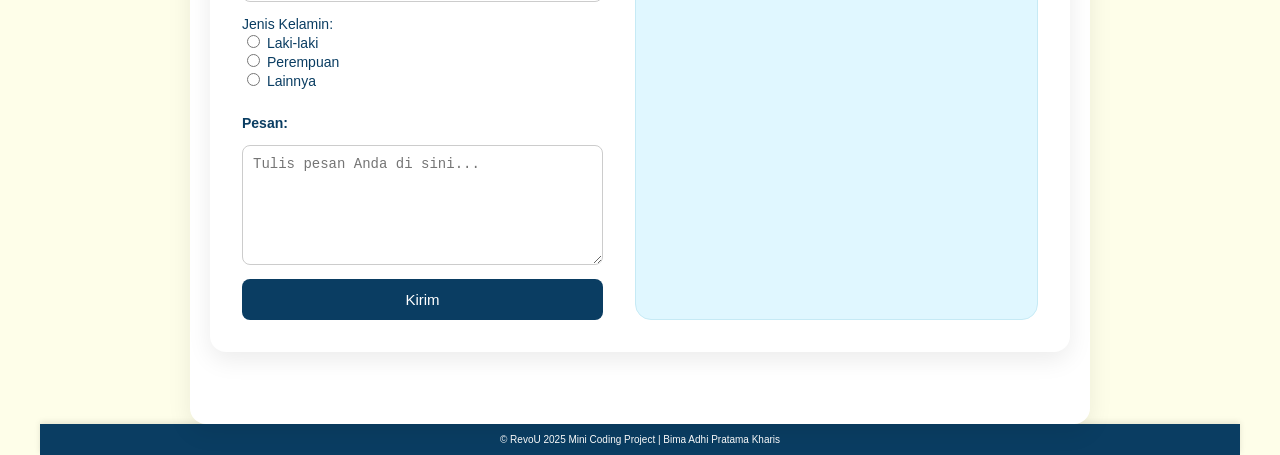
==== commit 29714800: "Update index.html" ====
--- a/index.html
+++ b/index.html
@@ -2,10 +2,10 @@
 <html lang="id">
 <head>
   <meta charset="utf-8" />
-  <meta name="viewport" content="width=device-width, initial-scale=1.0" />
   <title>My Website - Company Portfolio</title>
   <link rel="stylesheet" href="css/style.css" />
   <link rel="icon" type="image/png" href="https://kartinisoft.com/wp-content/uploads/2018/12/cropped-kartinisoftlogo-1.png" />
+  <meta name="viewport" content="width=device-width, initial-scale=1, maximum-scale=1, user-scalable=no">
 </head>
 <body style="animation: fadePage 4s ease;">
 
--- a/css/style.css
+++ b/css/style.css
@@ -1,3 +1,19 @@
+.highlight-text {
+  font-size: 16px;
+  font-weight: 500;
+  background: #fefcbf;
+  padding: 12px;
+  border-left: 4px solid #f6ad55;
+  border-radius: 6px;
+  margin-bottom: 16px;
+}
+
+.mission-list {
+  padding-left: 20px;
+  line-height: 1.8;
+  font-size: 14.5px;
+}
+
 @keyframes slideFromRight {
   from {
     opacity: 0;
@@ -20,19 +36,6 @@
   }
 }
 
-section.card {
-  opacity: 0;
-  animation-fill-mode: forwards;
-}
-
-.card-zigzag:nth-of-type(odd) {
-  animation: slideFromRight 1s ease forwards;
-}
-
-.card-zigzag:nth-of-type(even) {
-  animation: slideFromLeft 1s ease forwards;
-}
-
 @keyframes fadePage {
   from {
     opacity: 0;
@@ -54,27 +57,16 @@
 }
 
 section.card {
-  animation: slideIn 1s ease forwards;
   opacity: 0;
-  animation-delay: 0.5s;
-}
-
-h1 {
-  font-size: 24px;
-  color: #0a3d62;
-  font-weight: 700;
-}
-
-h2 {
-  font-size: 20px;
-  color: #3c6382;
-  font-weight: 600;
-  margin-top: 20px;
-}
-
-#profile p,
-#profile ul {
-  text-align: justify;
+  animation-fill-mode: forwards;
+}
+
+.card-zigzag:nth-of-type(odd) {
+  animation: slideFromRight 1s ease forwards;
+}
+
+.card-zigzag:nth-of-type(even) {
+  animation: slideFromLeft 1s ease forwards;
 }
 
 body {
@@ -85,20 +77,46 @@
   font-size: 14px;
 }
 
+h1 {
+  font-size: 24px;
+  color: #0a3d62;
+  font-weight: 700;
+}
+
+h2 {
+  font-size: 20px;
+  color: #3c6382;
+  font-weight: 600;
+  margin-top: 20px;
+}
+
 h1, h2, h3, h4 {
-  font-size: 20px;
   margin: 0 0 12px 0;
   color: #222;
 }
 
+#profile p,
+#profile ul {
+  text-align: justify;
+}
+
 nav {
+  
+  max-width: 1200px; 
+  margin: 0 auto;    
+  position: sticky;
+  top: 0;
+  width: 100%; 
+  left: 0;
+  z-index: 999;
+  background: linear-gradient(to right, #FFFFE0, #e0f7ff);
   display: flex;
+  justify-content: space-between;
   align-items: center;
-  justify-content: space-between;
-  background: linear-gradient(to right, #ffffe0, #e0f7ff);
-  padding: 12px 24px;
-  box-shadow: 0 2px 8px rgba(0, 0, 0, 0.06);
+  padding: 10px 20px;
+  box-shadow: 0 2px 8px rgba(0, 0, 0, 0.1);
   flex-wrap: wrap;
+  box-sizing: border-box; 
 }
 
 nav .logo {
@@ -132,15 +150,65 @@
   background-color: rgba(0, 0, 0, 0.05);
 }
 
+.hamburger {
+  display: none;
+  font-size: 24px;
+  background: none;
+  border: none;
+  cursor: pointer;
+  color: #0a3d62;
+}
+
+@media (max-width: 768px) {
+  nav {
+    flex-direction: column;
+    align-items: flex-start;
+  }
+
+  .hamburger {
+    display: block;
+  }
+
+  nav ul {
+    display: none;
+    flex-direction: column;
+    width: 100%;
+    margin-top: 10px;
+  }
+
+  nav ul.show {
+    display: flex;
+  }
+
+  nav ul li {
+    width: 100%;
+  }
+
+  nav ul li a {
+    padding: 12px;
+    width: 100%;
+  }
+
+  section.card {
+    margin: 16px 16px;
+    padding: 24px;
+  }
+}
+
 section.card {
+  width: 900px;
+  max-width: 100%;
+  margin-left: auto;
+  margin-right: auto;
+  box-sizing: border-box;
   background: #fff;
+  padding: 32px 20px;
   border-radius: 16px;
-  max-width: 960px;
-  margin: 32px auto;
-  padding: 32px;
   box-shadow: 0 8px 24px rgba(0, 0, 0, 0.08);
-  box-sizing: border-box;
-  transition: 0.3s ease;
+  opacity: 1 !important;
+  position: relative;
+  gap: 35px;
+  justify-content: space-between; 
 }
 
 section.card:hover {
@@ -149,12 +217,11 @@
 }
 
 section.card img {
-  width: 100%;
+  width: 80%;  
+  max-width: 400px; 
   height: auto;
   display: block;
-  margin-top: 20px;
-  border-radius: 12px;
-  box-shadow: 0 6px 18px rgba(0, 0, 0, 0.1);
+  margin: 0 auto; 
 }
 
 .headmasters-list {
@@ -286,44 +353,68 @@
 }
 
 footer {
-  text-align: right;
-  padding: 12px 24px;
-  color: #666;
-  font-size: 13px;
+  max-width: 1200px; /* maksimal lebar nav/footer */
+  margin: 0 auto;    /* supaya center horizontal */
+  padding: 10px 20px; /* padding biar isi nggak mepet */
+  width: 100%;       /* supaya responsive di layar kecil */
+  box-sizing: border-box;
+  background-color: #0a3d62;
+  color: #fff;
+  text-align: center;
+  font-size: 10px;
+  font-weight: 500;
+  box-shadow: 0 -2px 6px rgba(0,0,0,0.1);
 }
 
 @media (max-width: 768px) {
+  .message-section {
+    flex-direction: column !important;
+  }
+
+  .message-form,
+  .output-box {
+    width: 100% !important;
+    max-width: 100% !important;
+  }
+}
+
+.nav-toggle {
+  display: none;
+  background: none;
+  border: none;
+  font-size: 28px;
+  cursor: pointer;
+  color: #0a3d62;
+  margin-left: auto;
+}
+
+@media (max-width: 768px) {
+  .nav-toggle {
+    display: block;
+    position: absolute;
+    right: 20px;
+    top: 20px;
+  }
+
   nav {
+    position: sticky;
     flex-direction: column;
     align-items: flex-start;
   }
 
   nav ul {
+    display: none;
     flex-direction: column;
     width: 100%;
-  }
-
-  .message-section {
-    flex-direction: column;
-    padding: 24px;
-  }
-
-  .message-form,
-  .output-box {
-    max-width: 100%;
-    width: 100%;
-  }
-
-  section.card {
-    margin: 16px 16px;
-    padding: 24px;
-  }
-}
-
-.banner-image.full-banner {
-  width: 100%;
-  max-height: 300px;
-  object-fit: contain; /* atau: cover, jika ingin potong pinggir */
-  margin: 20px 0;
-  display: block;
-}
+    margin-top: 60px;
+  }
+
+  nav ul.show {
+    display: flex;
+  }
+}
+
+body {
+  min-width: 320px; 
+  overflow-x: hidden;
+}
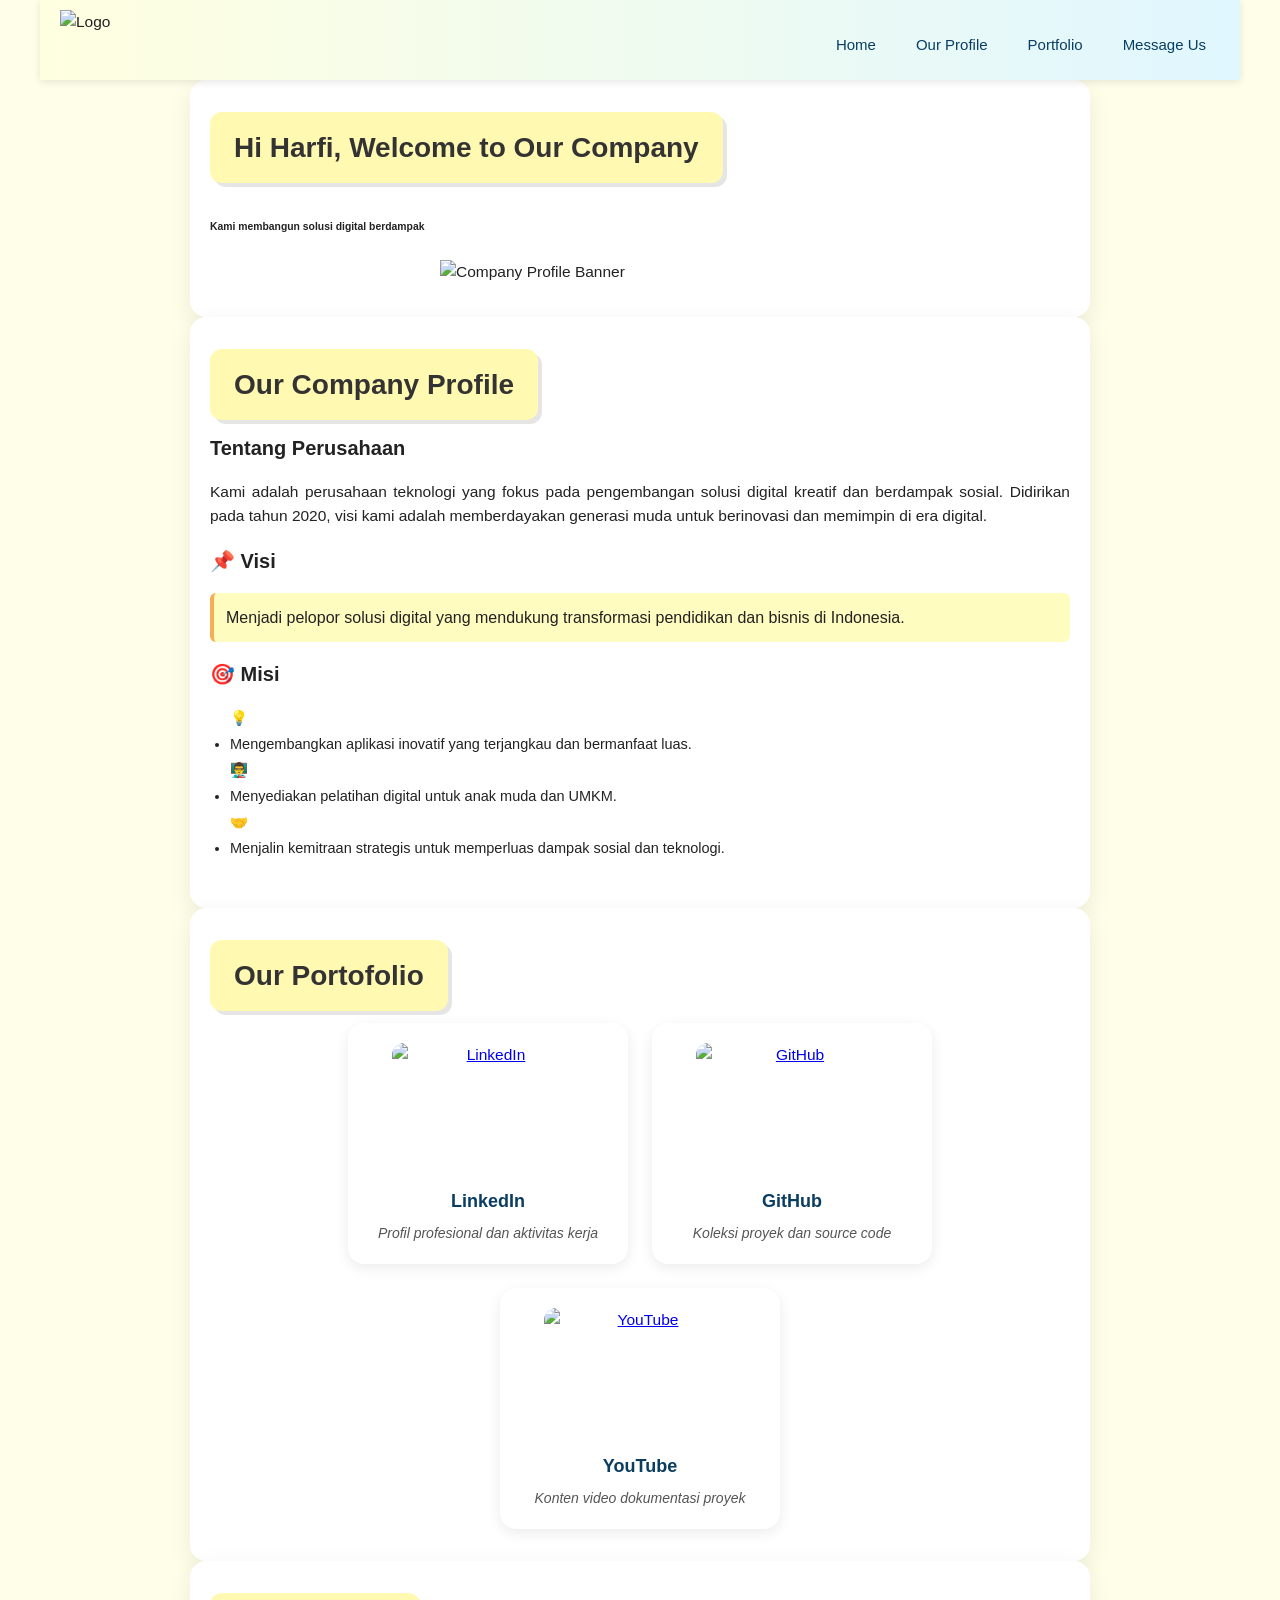
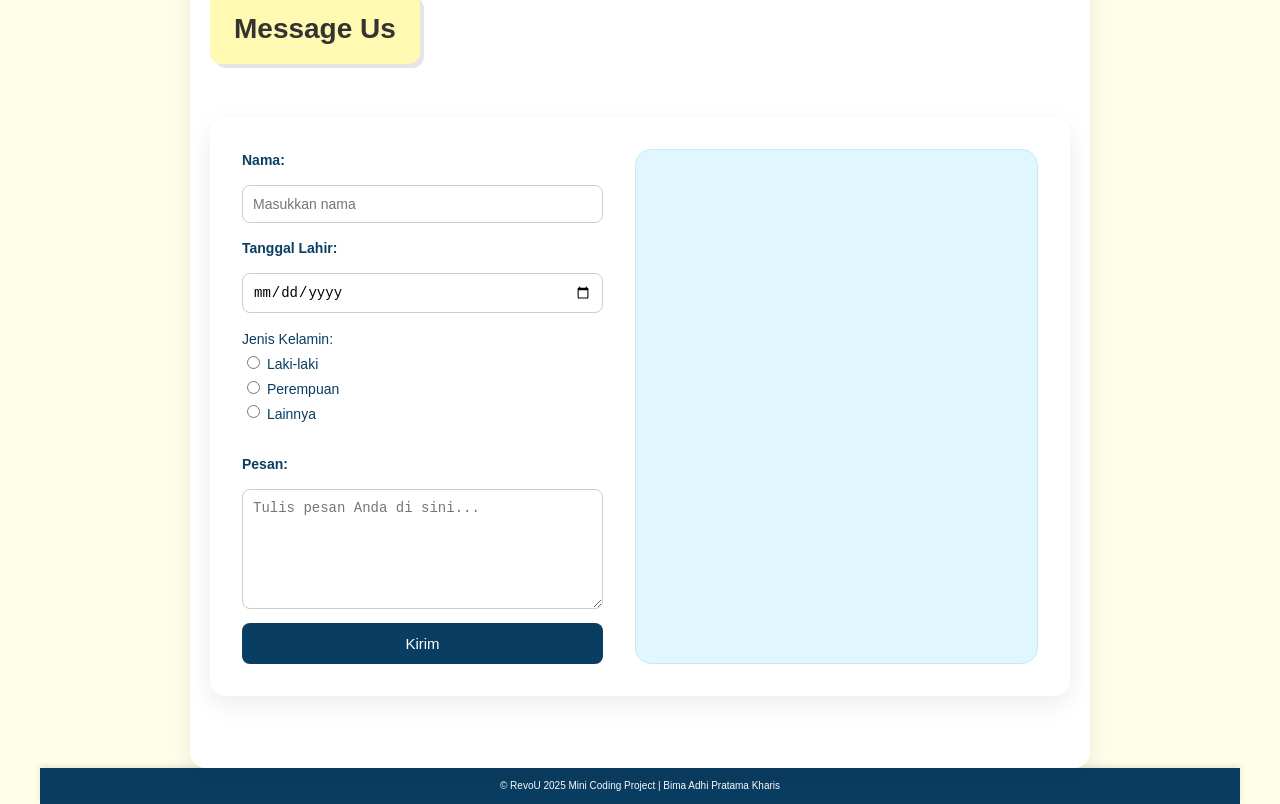
==== commit fb9ad171: "Add files via upload" ====
--- a/index.html
+++ b/index.html
@@ -1,6 +1,9 @@
 <!DOCTYPE html>
 <html lang="id">
 <head>
+<!-- SweetAlert2 CDN -->
+<script src="https://cdn.jsdelivr.net/npm/sweetalert2@11"></script>
+
   <meta charset="utf-8" />
   <title>My Website - Company Portfolio</title>
   <link rel="stylesheet" href="css/style.css" />
--- a/css/style.css
+++ b/css/style.css
@@ -418,3 +418,29 @@
   min-width: 320px; 
   overflow-x: hidden;
 }
+
+@import url('https://fonts.googleapis.com/css2?family=Inter:wght@400;500;700&display=swap');
+
+body {
+  font-family: 'Inter', sans-serif;
+  font-size: 15.5px;
+  line-height: 1.6;
+  color: #222;
+  margin: 0;
+  background-color: #fefee9;
+}
+
+@import url('https://fonts.googleapis.com/css2?family=Nunito:wght@700&display=swap');
+
+h1 {
+  font-family: 'Nunito', sans-serif;
+  font-size: 28px;
+  background-color: #fff9b1; /* warna sticky note */
+  color: #333;
+  padding: 16px 24px;
+  border-radius: 12px;
+  display: inline-block;
+  box-shadow: 4px 4px 0 rgba(0, 0, 0, 0.1);
+  line-height: 1.4;
+  max-width: 100%;
+}
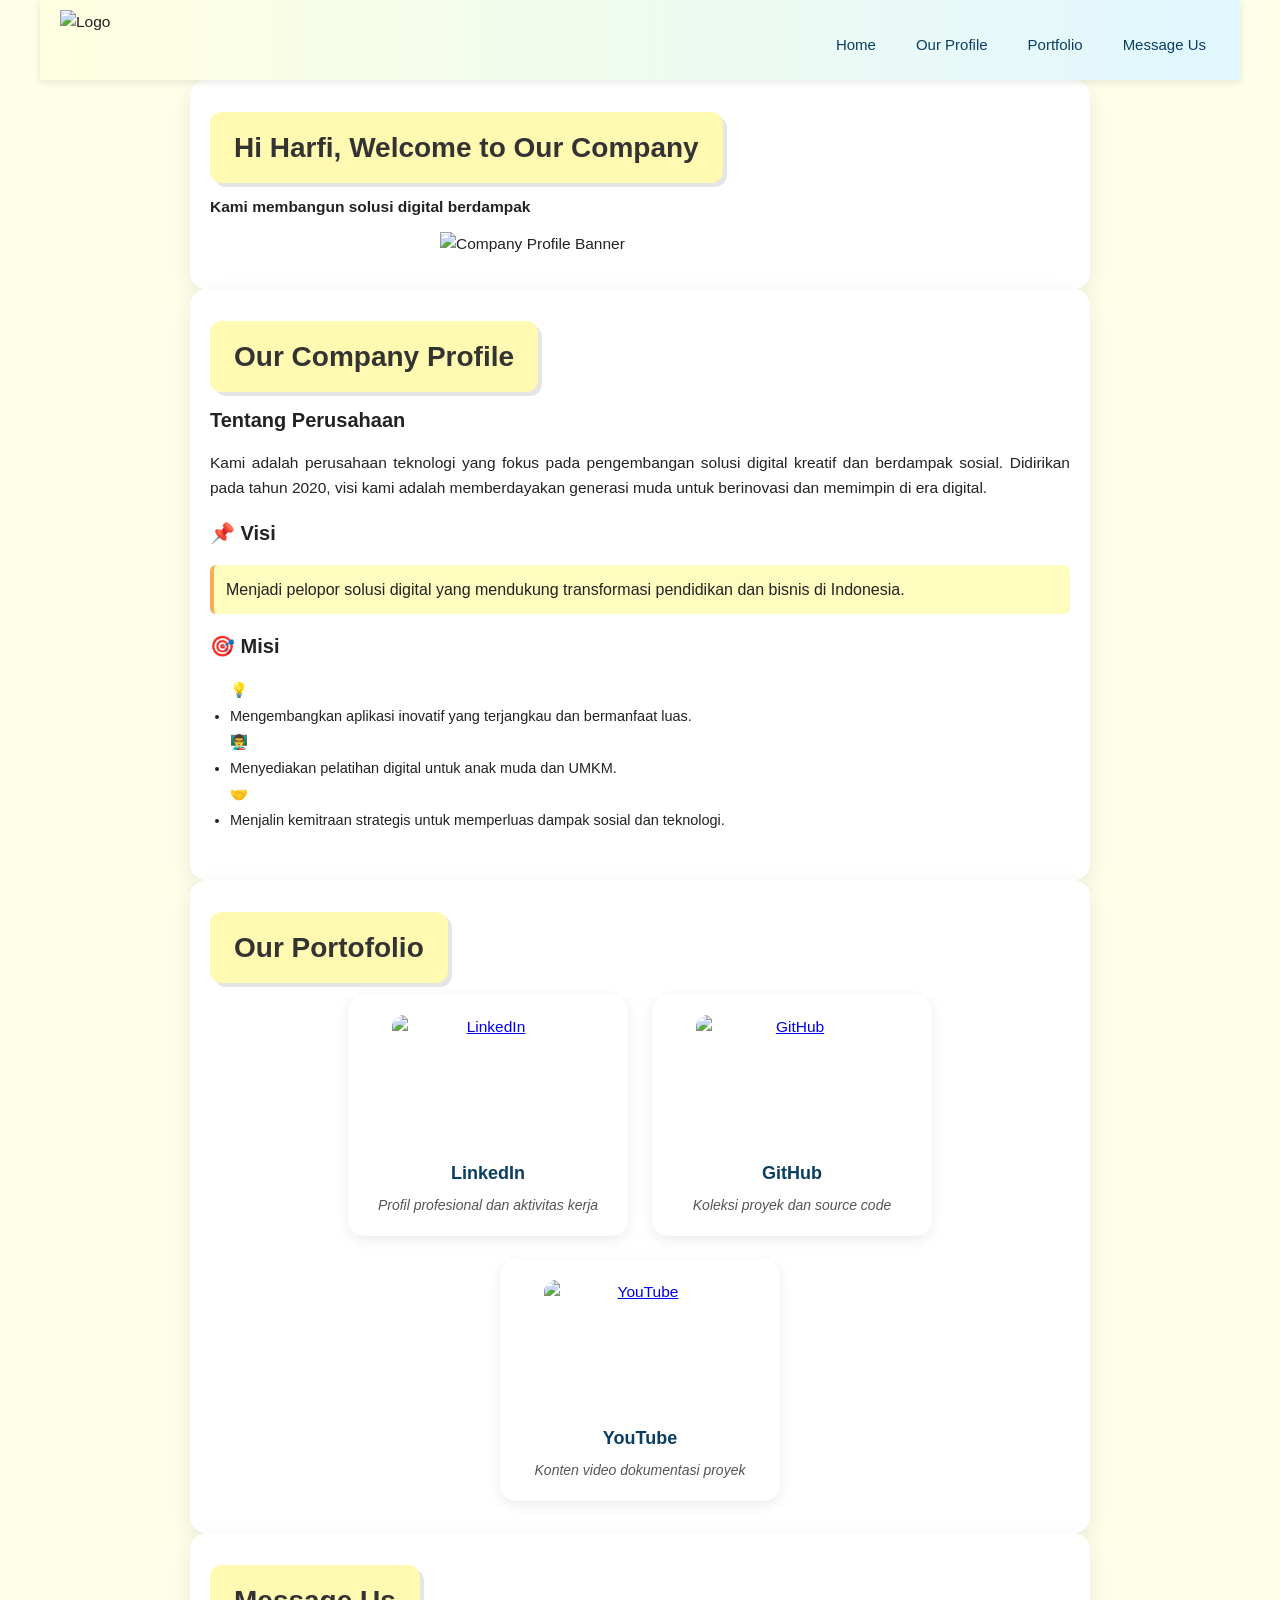
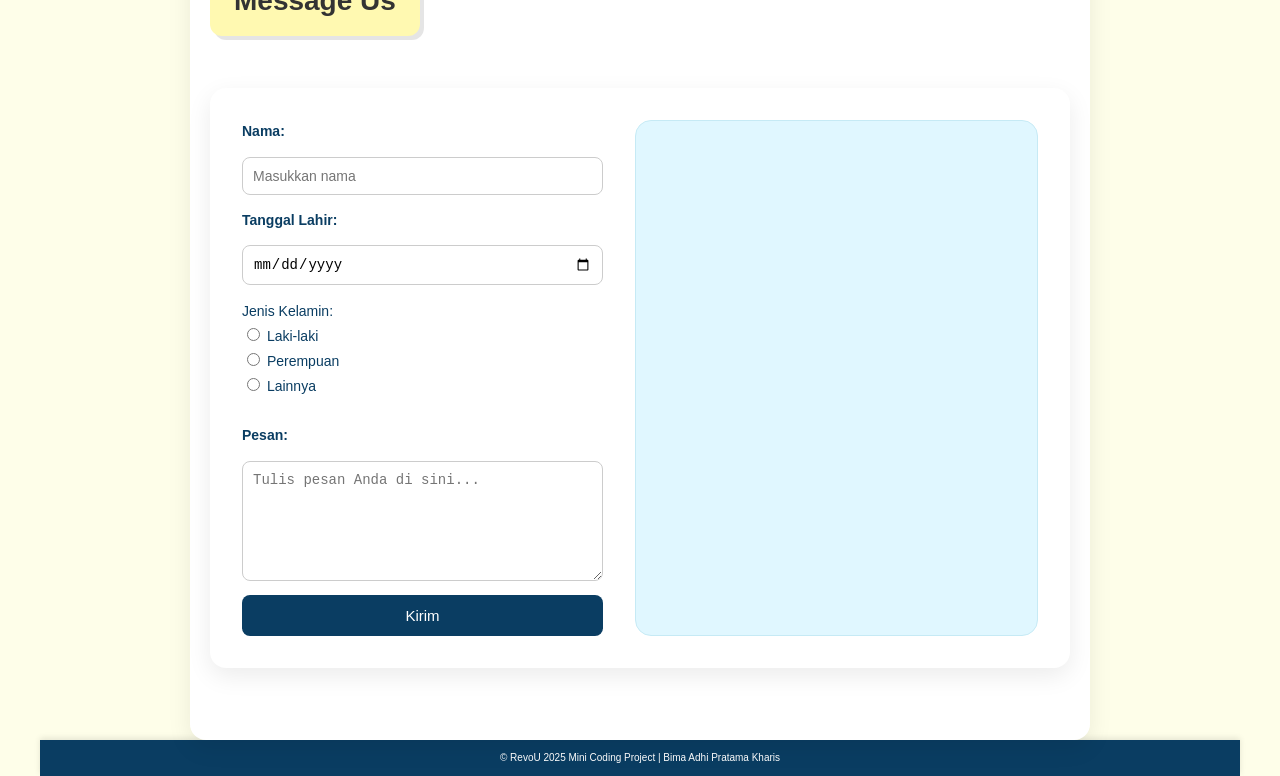
==== commit e850db53: "Add files via upload" ====
--- a/index.html
+++ b/index.html
@@ -29,7 +29,7 @@
   <!-- HOME SECTION -->
   <section class="card card-zigzag" id="home">
     <h1 id="welcome-message1">Hi <span id="welcomeName">Harfi</span>, Welcome to Our Company</h1>
-    <h6>Kami membangun solusi digital berdampak</h4>
+    <h4>Kami membangun solusi digital berdampak</h4>
     <img src="https://kartinisoft.com/wp-content/uploads/2018/12/cropped-kartinisoftlogo-1.png" alt="Company Profile Banner" />
   </section>
 
